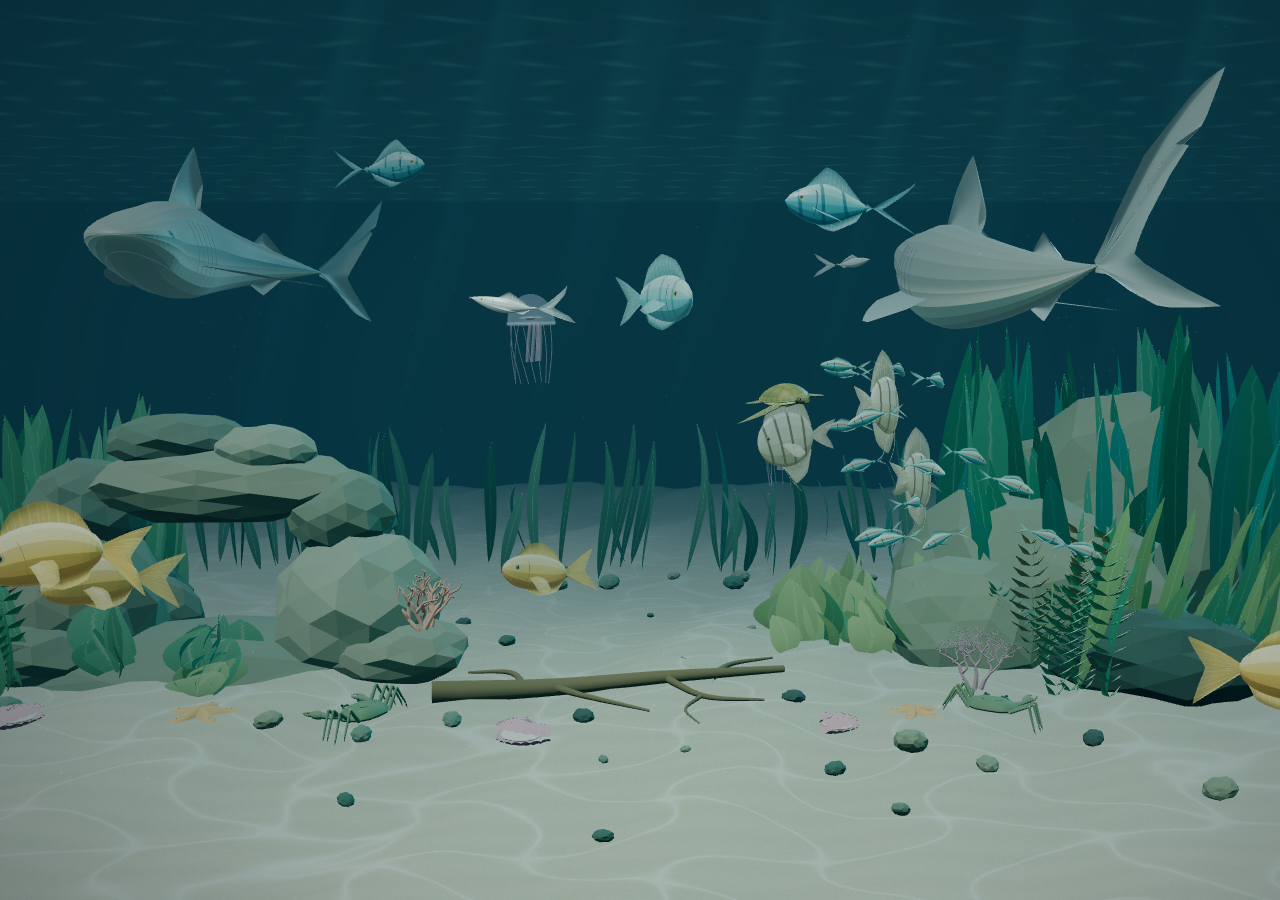
==== index.html @ a2e3407f "feat: 新增电光银梭与短促冲刺长静息行为" ====
<!DOCTYPE html>
<html lang="zh-CN">
<head>
<meta charset="UTF-8"><meta name="viewport" content="width=device-width,initial-scale=1">
<meta name="theme-color" content="#061b24"><title>澄境</title>
<link rel="stylesheet" href="style.css">
</head>
<body>
<main id="aquarium" aria-label="三维水族馆"></main>
<div class="vignette"></div>
<footer class="controls" aria-label="水族馆控制区域">
<nav class="toolbar" aria-label="水族馆控制">
<button id="pause" aria-label="暂停动画" aria-pressed="false"><svg viewBox="0 0 24 24"><path d="M8 5v14M16 5v14"/></svg></button>
<button id="theme" aria-label="切换光照氛围"><svg viewBox="0 0 24 24"><circle cx="12" cy="12" r="4"/><path d="M12 2v2M12 20v2M2 12h2M20 12h2M5 5l1.5 1.5M17.5 17.5 19 19M5 19l1.5-1.5M17.5 6.5 19 5"/></svg></button>
<button id="density" aria-label="切换鱼群数量"><svg viewBox="0 0 24 24"><path d="M4 9c4-5 10-5 14 0-4 5-10 5-14 0Zm14 0 4-3v6zM2 17c3-3 7-3 10 0-3 3-7 3-10 0Zm10 0 3-2v4z"/><path d="M7 9h.01"/></svg></button>
<button id="quality" aria-label="切换省电画质" aria-pressed="false"><svg viewBox="0 0 24 24"><path d="M19 4C8 3 3 9 6 16c7 3 13-2 13-12ZM4 21l10-11"/></svg></button>
<button id="field-guide" aria-label="打开生物图鉴" aria-haspopup="dialog" aria-expanded="false"><svg viewBox="0 0 24 24"><path d="M12 5c-3-2-6-2-9-1v15c3-1 6-1 9 1 3-2 6-2 9-1V4c-3-1-6-1-9 1ZM12 5v15M6 8h3M15 8h3"/></svg></button>
<button id="fullscreen" aria-label="全屏沉浸"><svg viewBox="0 0 24 24"><path d="M8 3H3v5M16 3h5v5M3 16v5h5M21 16v5h-5"/></svg></button>
</nav></footer>
<dialog id="catalog" aria-labelledby="catalog-title">
<section class="catalog-shell">
<header class="catalog-header"><div><span class="catalog-eyebrow">STILLWATER FIELD GUIDE</span><h1 id="catalog-title">水下居民图鉴</h1></div><button id="close-catalog" aria-label="关闭图鉴"><svg viewBox="0 0 24 24"><path d="m6 6 12 12M6 18 18 6"/></svg></button></header>
<div class="catalog-content"><section class="catalog-detail" aria-live="polite"><div class="catalog-preview" id="catalog-preview" aria-label="可拖动旋转的生物模型"><span class="preview-hint">拖动，看看它的另一面</span></div><div class="catalog-copy"><p class="catalog-family" id="species-family"></p><h2 id="species-name"></h2><p class="species-subtitle" id="species-subtitle"></p><p id="species-description"></p><div class="species-features" id="species-features"></div><dl class="species-attributes" id="species-attributes" aria-label="生物属性，五级相对等级"></dl><p class="species-habitat" id="species-habitat"></p><p class="species-diet" id="species-diet"></p><p class="species-behavior" id="species-behavior"></p></div></section><nav class="species-list" id="species-list" aria-label="选择图鉴生物"></nav></div>
<footer class="catalog-footer">澄境水下居民 · 共十三种<span id="species-count"></span></footer>
</section></dialog>
<div id="loading" role="status" aria-label="正在加载水族馆"><span class="loader-orbit"></span></div>
<script src="vendor/three.min.js"></script><script src="fish-species.js"></script><script src="fish-motion.js"></script><script src="crab-rig.js"></script><script src="turtle.js"></script><script src="reef-life.js"></script><script src="aquarium.js"></script>
</body></html>
---- style.css ----
:root{color-scheme:dark}*{box-sizing:border-box}body{margin:0;background:#061b24;overflow:hidden}#aquarium,canvas,.vignette{position:fixed;inset:0;width:100%;height:100%}canvas{display:block;touch-action:none}.vignette{pointer-events:none;background:radial-gradient(ellipse at 55% 44%,transparent 35%,#01141c30 75%,#000b165c 100%)}.controls{pointer-events:none;position:fixed;bottom:0;left:50%;transform:translateX(-50%);width:min(400px,100%);height:104px;display:flex;align-items:flex-end;justify-content:center;padding:0 18px 24px}.toolbar{display:flex;gap:4px;padding:7px;border:1px solid #a0c0bb25;border-radius:13px;background:#06232d8c;backdrop-filter:blur(18px);box-shadow:0 8px 32px #000d1325;opacity:0;transform:translateY(9px);transition:opacity .3s,transform .3s;pointer-events:none}.controls.hovering .toolbar,.controls:hover .toolbar,.controls:has(button:focus-visible) .toolbar,.controls.revealed .toolbar{opacity:1;transform:translateY(0);pointer-events:auto}.hidden-ui .controls{visibility:hidden}.toolbar button{border:0;background:transparent;width:43px;height:43px;display:grid;place-items:center;border-radius:8px;color:#b4cfcc;cursor:pointer;-webkit-tap-highlight-color:transparent;transition:background .2s,color .2s}.toolbar button:hover,.toolbar button[aria-pressed=true]{background:#a0c5b41c;color:#edf5dd}.toolbar button:focus-visible{outline:2px solid #cee6b5;outline-offset:2px}.toolbar svg{width:19px;height:19px;fill:none;stroke:currentColor;stroke-width:1.3;stroke-linecap:round;stroke-linejoin:round}#loading{position:fixed;inset:0;display:grid;place-items:center;background:#061b24;transition:opacity .8s;z-index:10}.loader-orbit{width:42px;height:42px;border:1px solid #92b5ad22;border-top-color:#b8d2b5;border-radius:50%;animation:orbit 2s linear infinite}#loading.failed .loader-orbit{border-color:#ba887477;animation:none}@keyframes orbit{to{transform:rotate(360deg)}}@media(hover:none){.controls:hover .toolbar{opacity:0;pointer-events:none}.controls.revealed .toolbar,.controls:has(button:focus-visible) .toolbar{opacity:1;pointer-events:auto}}@media(prefers-reduced-motion:reduce){.toolbar{transition:none}}
/* The field guide is an opt-in overlay; the aquarium stays free of permanent text. */
#catalog{width:min(960px,calc(100vw - 48px));max-height:calc(100dvh - 48px);padding:0;border:1px solid #90b8ad38;border-radius:20px;background:#09212bea;color:#deebe4;box-shadow:0 25px 120px #000b1880;font-family:"PingFang SC","Microsoft YaHei",sans-serif;overflow:auto}#catalog::backdrop{background:#010e19ad;backdrop-filter:blur(5px)}#catalog[open]{animation:guide-enter .25s ease-out}.catalog-header{position:sticky;top:0;z-index:3;background:#09212bf5;display:flex;align-items:center;justify-content:space-between;padding:27px 32px 23px;border-bottom:1px solid #96b7ad20}.catalog-eyebrow{font:9px Arial,sans-serif;letter-spacing:3px;color:#7fa8a4}.catalog-header h1{font-family:"Songti SC",serif;font-size:25px;font-weight:400;letter-spacing:4px;margin:10px 0 0}.catalog-header button{width:36px;height:36px;border:0;border-radius:50%;display:grid;place-items:center;cursor:pointer;color:#acc9c4;background:#c3e0c008}.catalog-header button:hover{background:#c3e0c018}.catalog-header svg{width:20px;height:20px;fill:none;stroke:currentColor;stroke-width:1.3}.catalog-content{display:grid;grid-template-columns:minmax(0,1fr) 270px}.catalog-detail{min-width:0}.catalog-preview{position:relative;height:270px;overflow:hidden;background:radial-gradient(ellipse at 50% 57%,#22545a55,transparent 68%);cursor:grab}.catalog-preview:active{cursor:grabbing}.catalog-preview canvas{position:absolute;inset:0;display:block;width:100%;height:100%;touch-action:none}.preview-hint{position:absolute;bottom:8px;left:0;right:0;text-align:center;font-size:10px;letter-spacing:2px;color:#779f9e;z-index:1;pointer-events:none}.catalog-copy{padding:14px 32px 25px}.catalog-family{font-size:10px;letter-spacing:3px;color:#8baea6;margin:0 0 9px}.catalog-copy h2{font:400 29px "Songti SC",serif;letter-spacing:4px;margin:0 0 10px}.species-subtitle{font-size:11px;letter-spacing:2px;color:#a6c2b6;margin:0 0 20px}#species-description{font-size:12px;line-height:2.1;letter-spacing:1px;color:#a2bcba;margin:0 0 18px}.species-features{display:flex;flex-wrap:wrap;gap:7px}.species-features span{border:1px solid #9abeac2a;padding:6px 10px;border-radius:20px;font-size:10px;letter-spacing:1px;color:#b9cdbd}.species-behavior{font-size:11px;line-height:1.9;color:#81a7a5;margin:19px 0 0}.species-list{padding:17px 14px;display:flex;flex-direction:column;gap:7px;border-left:1px solid #96b7ad20;background:#031c261a}.species-option{position:relative;display:flex;align-items:center;text-align:left;gap:10px;min-height:74px;padding:6px 9px;border:1px solid transparent;border-radius:11px;background:transparent;color:#b4c9c3;cursor:pointer;flex:1;font:inherit}.species-option:hover{background:#b1d2ba08}.species-option[aria-current=true]{background:#abc9af0c;border-color:#b4cda94d;color:#e1ead9}.species-option img{width:86px;height:51px;object-fit:contain;flex-shrink:0;pointer-events:none}.species-option strong{display:block;font-size:12px;letter-spacing:1px;font-weight:400}.species-option small{display:block;font-size:9px;letter-spacing:1px;color:#789f9b;margin-top:7px}.catalog-footer{display:flex;justify-content:space-between;gap:12px;border-top:1px solid #96b7ad20;padding:15px 32px;font-size:10px;letter-spacing:1px;color:#739995}.catalog-header button:focus-visible,.species-option:focus-visible{outline:2px solid #c5dbb4;outline-offset:2px}@keyframes guide-enter{from{opacity:0;transform:translateY(8px)}to{opacity:1;transform:translateY(0)}}@media(max-width:650px){#catalog{width:calc(100vw - 24px);max-height:calc(100dvh - 24px);border-radius:15px}.catalog-header{padding:19px 22px}.catalog-header h1{font-size:22px}.catalog-content{grid-template-columns:1fr}.catalog-preview{height:220px}.catalog-copy{padding:13px 22px 20px}.catalog-copy h2{font-size:26px}#species-description{font-size:11px;margin-bottom:14px}.species-list{display:grid;grid-template-columns:1fr 1fr;gap:5px;border-left:0;border-top:1px solid #96b7ad20;padding:10px}.species-option{min-height:65px;padding:6px 3px;gap:4px}.species-option img{width:64px;height:42px}.species-option strong{font-size:11px}.species-option small{font-size:8px}.catalog-footer{padding:13px 21px;flex-wrap:wrap;font-size:9px}.toolbar button{width:40px}}

.species-attributes{display:grid;grid-template-columns:repeat(5,minmax(0,1fr));gap:14px;margin:21px 0 0;padding:17px 0 2px;border-top:1px solid #96b7ad20}.species-attributes>div{min-width:0}.species-attributes dt{font-size:10px;letter-spacing:2px;color:#81a7a5;margin-bottom:8px}.species-attributes dd{margin:0;color:#cfddd0;font-size:12px}.attribute-meter{display:flex;gap:3px;margin-top:10px}.attribute-meter i{flex:1;max-width:16px;height:3px;border-radius:2px;background:#8cafa322}.attribute-meter .filled{background:#aac8ad}.species-attributes [data-attribute=danger] .filled{background:#d5b58f}@media(max-width:650px){.species-attributes{grid-template-columns:repeat(3,minmax(0,1fr));gap:18px 16px;padding-top:15px;margin-top:18px}.attribute-meter{margin-top:8px}}

.species-habitat,.species-diet{font-size:12px;line-height:1.7;color:#a6c4b8;margin:8px 0}
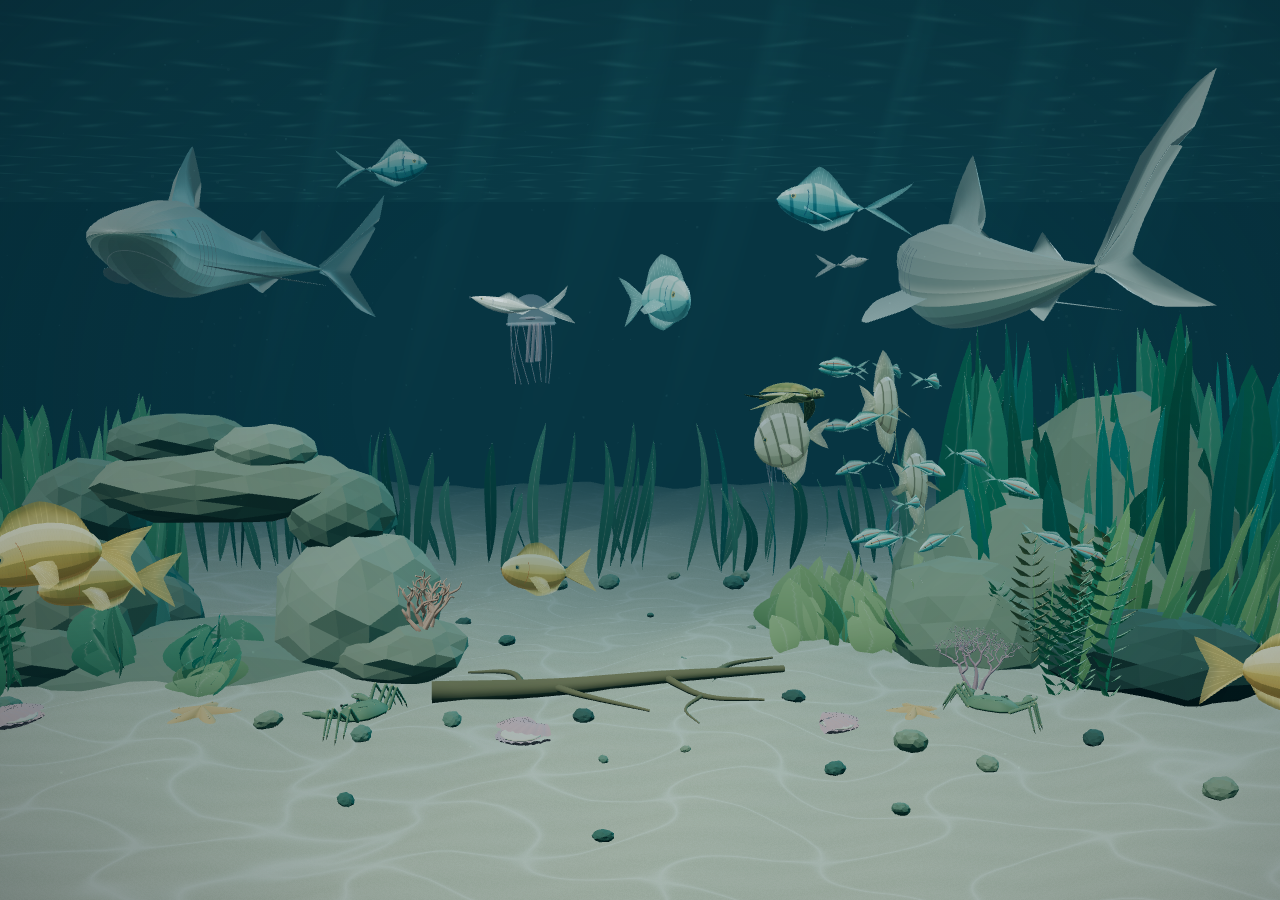
==== commit 9b8497b6: "feat: 更名澄境为未来水族馆 Co-Authored-By: Claude Code <noreply@anthropic.com>" ====
--- a/index.html
+++ b/index.html
@@ -2,7 +2,7 @@
 <html lang="zh-CN">
 <head>
 <meta charset="UTF-8"><meta name="viewport" content="width=device-width,initial-scale=1">
-<meta name="theme-color" content="#061b24"><title>澄境</title>
+<meta name="theme-color" content="#061b24"><title>未来水族馆</title>
 <link rel="stylesheet" href="style.css">
 </head>
 <body>
@@ -21,7 +21,7 @@
 <section class="catalog-shell">
 <header class="catalog-header"><div><span class="catalog-eyebrow">STILLWATER FIELD GUIDE</span><h1 id="catalog-title">水下居民图鉴</h1></div><button id="close-catalog" aria-label="关闭图鉴"><svg viewBox="0 0 24 24"><path d="m6 6 12 12M6 18 18 6"/></svg></button></header>
 <div class="catalog-content"><section class="catalog-detail" aria-live="polite"><div class="catalog-preview" id="catalog-preview" aria-label="可拖动旋转的生物模型"><span class="preview-hint">拖动，看看它的另一面</span></div><div class="catalog-copy"><p class="catalog-family" id="species-family"></p><h2 id="species-name"></h2><p class="species-subtitle" id="species-subtitle"></p><p id="species-description"></p><div class="species-features" id="species-features"></div><dl class="species-attributes" id="species-attributes" aria-label="生物属性，五级相对等级"></dl><p class="species-habitat" id="species-habitat"></p><p class="species-diet" id="species-diet"></p><p class="species-behavior" id="species-behavior"></p></div></section><nav class="species-list" id="species-list" aria-label="选择图鉴生物"></nav></div>
-<footer class="catalog-footer">澄境水下居民 · 共十三种<span id="species-count"></span></footer>
+<footer class="catalog-footer">未来水族馆水下居民 · 共十三种<span id="species-count"></span></footer>
 </section></dialog>
 <div id="loading" role="status" aria-label="正在加载水族馆"><span class="loader-orbit"></span></div>
 <script src="vendor/three.min.js"></script><script src="fish-species.js"></script><script src="fish-motion.js"></script><script src="crab-rig.js"></script><script src="turtle.js"></script><script src="reef-life.js"></script><script src="aquarium.js"></script>
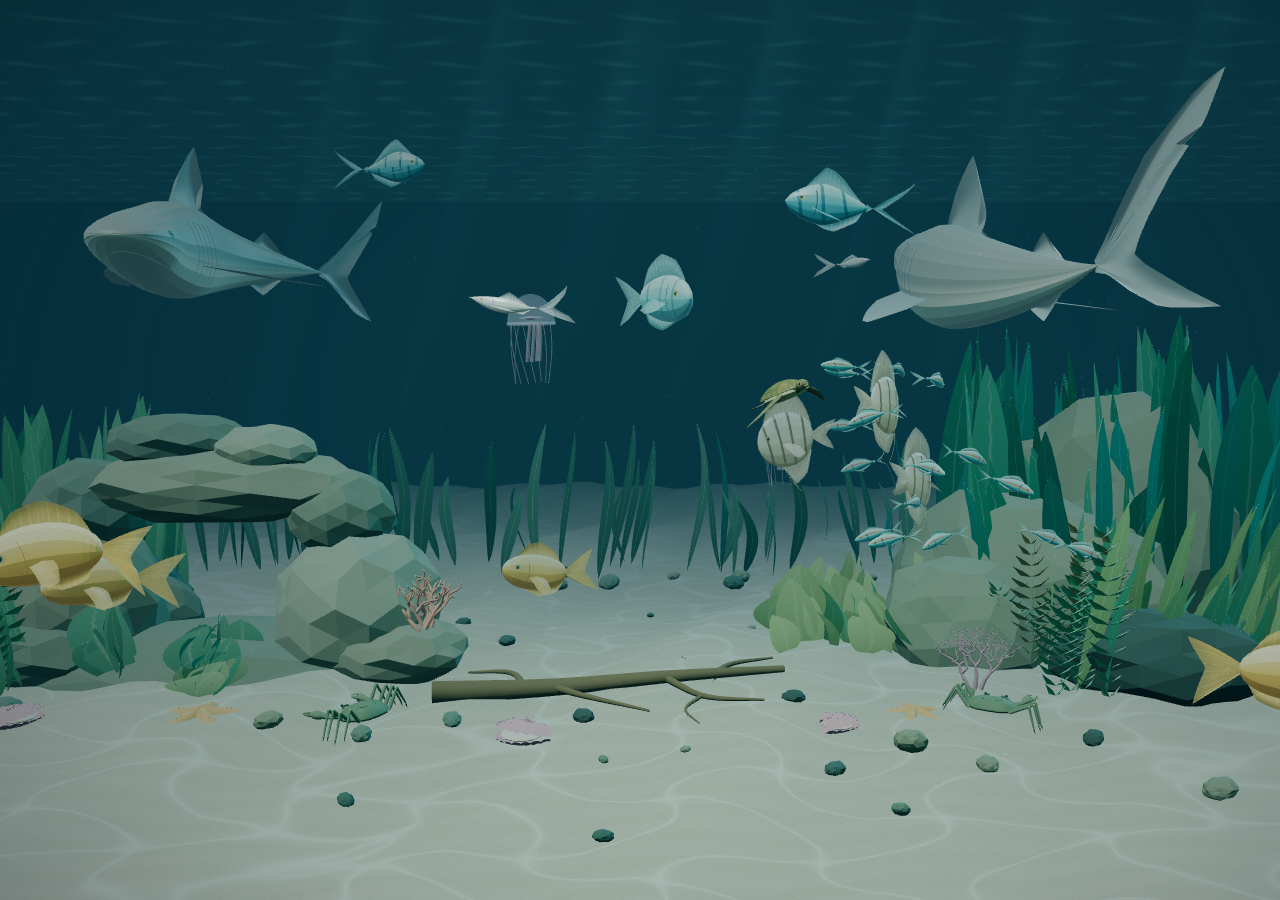
==== commit c4e691a7: "feat: 省电画质增加toast提示并移除鱼群数量按钮；图鉴左右两栏独立滚动 Co-Authored-By: Claude Code <noreply@anthropic.com>" ====
--- a/index.html
+++ b/index.html
@@ -12,11 +12,11 @@
 <nav class="toolbar" aria-label="水族馆控制">
 <button id="pause" aria-label="暂停动画" aria-pressed="false"><svg viewBox="0 0 24 24"><path d="M8 5v14M16 5v14"/></svg></button>
 <button id="theme" aria-label="切换光照氛围"><svg viewBox="0 0 24 24"><circle cx="12" cy="12" r="4"/><path d="M12 2v2M12 20v2M2 12h2M20 12h2M5 5l1.5 1.5M17.5 17.5 19 19M5 19l1.5-1.5M17.5 6.5 19 5"/></svg></button>
-<button id="density" aria-label="切换鱼群数量"><svg viewBox="0 0 24 24"><path d="M4 9c4-5 10-5 14 0-4 5-10 5-14 0Zm14 0 4-3v6zM2 17c3-3 7-3 10 0-3 3-7 3-10 0Zm10 0 3-2v4z"/><path d="M7 9h.01"/></svg></button>
 <button id="quality" aria-label="切换省电画质" aria-pressed="false"><svg viewBox="0 0 24 24"><path d="M19 4C8 3 3 9 6 16c7 3 13-2 13-12ZM4 21l10-11"/></svg></button>
 <button id="field-guide" aria-label="打开生物图鉴" aria-haspopup="dialog" aria-expanded="false"><svg viewBox="0 0 24 24"><path d="M12 5c-3-2-6-2-9-1v15c3-1 6-1 9 1 3-2 6-2 9-1V4c-3-1-6-1-9 1ZM12 5v15M6 8h3M15 8h3"/></svg></button>
 <button id="fullscreen" aria-label="全屏沉浸"><svg viewBox="0 0 24 24"><path d="M8 3H3v5M16 3h5v5M3 16v5h5M21 16v5h-5"/></svg></button>
 </nav></footer>
+<div id="toast" role="status" aria-live="polite"></div>
 <dialog id="catalog" aria-labelledby="catalog-title">
 <section class="catalog-shell">
 <header class="catalog-header"><div><span class="catalog-eyebrow">STILLWATER FIELD GUIDE</span><h1 id="catalog-title">水下居民图鉴</h1></div><button id="close-catalog" aria-label="关闭图鉴"><svg viewBox="0 0 24 24"><path d="m6 6 12 12M6 18 18 6"/></svg></button></header>
--- a/style.css
+++ b/style.css
@@ -1,7 +1,8 @@
 :root{color-scheme:dark}*{box-sizing:border-box}body{margin:0;background:#061b24;overflow:hidden}#aquarium,canvas,.vignette{position:fixed;inset:0;width:100%;height:100%}canvas{display:block;touch-action:none}.vignette{pointer-events:none;background:radial-gradient(ellipse at 55% 44%,transparent 35%,#01141c30 75%,#000b165c 100%)}.controls{pointer-events:none;position:fixed;bottom:0;left:50%;transform:translateX(-50%);width:min(400px,100%);height:104px;display:flex;align-items:flex-end;justify-content:center;padding:0 18px 24px}.toolbar{display:flex;gap:4px;padding:7px;border:1px solid #a0c0bb25;border-radius:13px;background:#06232d8c;backdrop-filter:blur(18px);box-shadow:0 8px 32px #000d1325;opacity:0;transform:translateY(9px);transition:opacity .3s,transform .3s;pointer-events:none}.controls.hovering .toolbar,.controls:hover .toolbar,.controls:has(button:focus-visible) .toolbar,.controls.revealed .toolbar{opacity:1;transform:translateY(0);pointer-events:auto}.hidden-ui .controls{visibility:hidden}.toolbar button{border:0;background:transparent;width:43px;height:43px;display:grid;place-items:center;border-radius:8px;color:#b4cfcc;cursor:pointer;-webkit-tap-highlight-color:transparent;transition:background .2s,color .2s}.toolbar button:hover,.toolbar button[aria-pressed=true]{background:#a0c5b41c;color:#edf5dd}.toolbar button:focus-visible{outline:2px solid #cee6b5;outline-offset:2px}.toolbar svg{width:19px;height:19px;fill:none;stroke:currentColor;stroke-width:1.3;stroke-linecap:round;stroke-linejoin:round}#loading{position:fixed;inset:0;display:grid;place-items:center;background:#061b24;transition:opacity .8s;z-index:10}.loader-orbit{width:42px;height:42px;border:1px solid #92b5ad22;border-top-color:#b8d2b5;border-radius:50%;animation:orbit 2s linear infinite}#loading.failed .loader-orbit{border-color:#ba887477;animation:none}@keyframes orbit{to{transform:rotate(360deg)}}@media(hover:none){.controls:hover .toolbar{opacity:0;pointer-events:none}.controls.revealed .toolbar,.controls:has(button:focus-visible) .toolbar{opacity:1;pointer-events:auto}}@media(prefers-reduced-motion:reduce){.toolbar{transition:none}}
 /* The field guide is an opt-in overlay; the aquarium stays free of permanent text. */
-#catalog{width:min(960px,calc(100vw - 48px));max-height:calc(100dvh - 48px);padding:0;border:1px solid #90b8ad38;border-radius:20px;background:#09212bea;color:#deebe4;box-shadow:0 25px 120px #000b1880;font-family:"PingFang SC","Microsoft YaHei",sans-serif;overflow:auto}#catalog::backdrop{background:#010e19ad;backdrop-filter:blur(5px)}#catalog[open]{animation:guide-enter .25s ease-out}.catalog-header{position:sticky;top:0;z-index:3;background:#09212bf5;display:flex;align-items:center;justify-content:space-between;padding:27px 32px 23px;border-bottom:1px solid #96b7ad20}.catalog-eyebrow{font:9px Arial,sans-serif;letter-spacing:3px;color:#7fa8a4}.catalog-header h1{font-family:"Songti SC",serif;font-size:25px;font-weight:400;letter-spacing:4px;margin:10px 0 0}.catalog-header button{width:36px;height:36px;border:0;border-radius:50%;display:grid;place-items:center;cursor:pointer;color:#acc9c4;background:#c3e0c008}.catalog-header button:hover{background:#c3e0c018}.catalog-header svg{width:20px;height:20px;fill:none;stroke:currentColor;stroke-width:1.3}.catalog-content{display:grid;grid-template-columns:minmax(0,1fr) 270px}.catalog-detail{min-width:0}.catalog-preview{position:relative;height:270px;overflow:hidden;background:radial-gradient(ellipse at 50% 57%,#22545a55,transparent 68%);cursor:grab}.catalog-preview:active{cursor:grabbing}.catalog-preview canvas{position:absolute;inset:0;display:block;width:100%;height:100%;touch-action:none}.preview-hint{position:absolute;bottom:8px;left:0;right:0;text-align:center;font-size:10px;letter-spacing:2px;color:#779f9e;z-index:1;pointer-events:none}.catalog-copy{padding:14px 32px 25px}.catalog-family{font-size:10px;letter-spacing:3px;color:#8baea6;margin:0 0 9px}.catalog-copy h2{font:400 29px "Songti SC",serif;letter-spacing:4px;margin:0 0 10px}.species-subtitle{font-size:11px;letter-spacing:2px;color:#a6c2b6;margin:0 0 20px}#species-description{font-size:12px;line-height:2.1;letter-spacing:1px;color:#a2bcba;margin:0 0 18px}.species-features{display:flex;flex-wrap:wrap;gap:7px}.species-features span{border:1px solid #9abeac2a;padding:6px 10px;border-radius:20px;font-size:10px;letter-spacing:1px;color:#b9cdbd}.species-behavior{font-size:11px;line-height:1.9;color:#81a7a5;margin:19px 0 0}.species-list{padding:17px 14px;display:flex;flex-direction:column;gap:7px;border-left:1px solid #96b7ad20;background:#031c261a}.species-option{position:relative;display:flex;align-items:center;text-align:left;gap:10px;min-height:74px;padding:6px 9px;border:1px solid transparent;border-radius:11px;background:transparent;color:#b4c9c3;cursor:pointer;flex:1;font:inherit}.species-option:hover{background:#b1d2ba08}.species-option[aria-current=true]{background:#abc9af0c;border-color:#b4cda94d;color:#e1ead9}.species-option img{width:86px;height:51px;object-fit:contain;flex-shrink:0;pointer-events:none}.species-option strong{display:block;font-size:12px;letter-spacing:1px;font-weight:400}.species-option small{display:block;font-size:9px;letter-spacing:1px;color:#789f9b;margin-top:7px}.catalog-footer{display:flex;justify-content:space-between;gap:12px;border-top:1px solid #96b7ad20;padding:15px 32px;font-size:10px;letter-spacing:1px;color:#739995}.catalog-header button:focus-visible,.species-option:focus-visible{outline:2px solid #c5dbb4;outline-offset:2px}@keyframes guide-enter{from{opacity:0;transform:translateY(8px)}to{opacity:1;transform:translateY(0)}}@media(max-width:650px){#catalog{width:calc(100vw - 24px);max-height:calc(100dvh - 24px);border-radius:15px}.catalog-header{padding:19px 22px}.catalog-header h1{font-size:22px}.catalog-content{grid-template-columns:1fr}.catalog-preview{height:220px}.catalog-copy{padding:13px 22px 20px}.catalog-copy h2{font-size:26px}#species-description{font-size:11px;margin-bottom:14px}.species-list{display:grid;grid-template-columns:1fr 1fr;gap:5px;border-left:0;border-top:1px solid #96b7ad20;padding:10px}.species-option{min-height:65px;padding:6px 3px;gap:4px}.species-option img{width:64px;height:42px}.species-option strong{font-size:11px}.species-option small{font-size:8px}.catalog-footer{padding:13px 21px;flex-wrap:wrap;font-size:9px}.toolbar button{width:40px}}
+#catalog{width:min(960px,calc(100vw - 48px));max-height:calc(100dvh - 48px);padding:0;border:1px solid #90b8ad38;border-radius:20px;background:#09212bea;color:#deebe4;box-shadow:0 25px 120px #000b1880;font-family:"PingFang SC","Microsoft YaHei",sans-serif;overflow:hidden;display:flex;flex-direction:column}#catalog:not([open]){display:none}#catalog::backdrop{background:#010e19ad;backdrop-filter:blur(5px)}#catalog[open]{animation:guide-enter .25s ease-out}.catalog-header{position:sticky;top:0;z-index:3;background:#09212bf5;display:flex;align-items:center;justify-content:space-between;padding:27px 32px 23px;border-bottom:1px solid #96b7ad20}.catalog-eyebrow{font:9px Arial,sans-serif;letter-spacing:3px;color:#7fa8a4}.catalog-header h1{font-family:"Songti SC",serif;font-size:25px;font-weight:400;letter-spacing:4px;margin:10px 0 0}.catalog-header button{width:36px;height:36px;border:0;border-radius:50%;display:grid;place-items:center;cursor:pointer;color:#acc9c4;background:#c3e0c008}.catalog-header button:hover{background:#c3e0c018}.catalog-header svg{width:20px;height:20px;fill:none;stroke:currentColor;stroke-width:1.3}.catalog-shell{display:flex;flex-direction:column;flex:1;min-height:0}.catalog-header,.catalog-footer{flex-shrink:0}.catalog-content{display:grid;grid-template-columns:minmax(0,1fr) 270px;grid-template-rows:minmax(0,1fr);flex:1;min-height:0}.catalog-detail{min-width:0;overflow-y:auto;min-height:0}.catalog-preview{position:relative;height:270px;overflow:hidden;background:radial-gradient(ellipse at 50% 57%,#22545a55,transparent 68%);cursor:grab}.catalog-preview:active{cursor:grabbing}.catalog-preview canvas{position:absolute;inset:0;display:block;width:100%;height:100%;touch-action:none}.preview-hint{position:absolute;bottom:8px;left:0;right:0;text-align:center;font-size:10px;letter-spacing:2px;color:#779f9e;z-index:1;pointer-events:none}.catalog-copy{padding:14px 32px 25px}.catalog-family{font-size:10px;letter-spacing:3px;color:#8baea6;margin:0 0 9px}.catalog-copy h2{font:400 29px "Songti SC",serif;letter-spacing:4px;margin:0 0 10px}.species-subtitle{font-size:11px;letter-spacing:2px;color:#a6c2b6;margin:0 0 20px}#species-description{font-size:12px;line-height:2.1;letter-spacing:1px;color:#a2bcba;margin:0 0 18px}.species-features{display:flex;flex-wrap:wrap;gap:7px}.species-features span{border:1px solid #9abeac2a;padding:6px 10px;border-radius:20px;font-size:10px;letter-spacing:1px;color:#b9cdbd}.species-behavior{font-size:11px;line-height:1.9;color:#81a7a5;margin:19px 0 0}.species-list{padding:17px 14px;display:flex;flex-direction:column;gap:7px;border-left:1px solid #96b7ad20;background:#031c261a;overflow-y:auto;min-height:0}.species-option{position:relative;display:flex;align-items:center;text-align:left;gap:10px;min-height:74px;padding:6px 9px;border:1px solid transparent;border-radius:11px;background:transparent;color:#b4c9c3;cursor:pointer;flex:1;font:inherit}.species-option:hover{background:#b1d2ba08}.species-option[aria-current=true]{background:#abc9af0c;border-color:#b4cda94d;color:#e1ead9}.species-option img{width:86px;height:51px;object-fit:contain;flex-shrink:0;pointer-events:none}.species-option strong{display:block;font-size:12px;letter-spacing:1px;font-weight:400}.species-option small{display:block;font-size:9px;letter-spacing:1px;color:#789f9b;margin-top:7px}.catalog-footer{display:flex;justify-content:space-between;gap:12px;border-top:1px solid #96b7ad20;padding:15px 32px;font-size:10px;letter-spacing:1px;color:#739995}.catalog-header button:focus-visible,.species-option:focus-visible{outline:2px solid #c5dbb4;outline-offset:2px}@keyframes guide-enter{from{opacity:0;transform:translateY(8px)}to{opacity:1;transform:translateY(0)}}@media(max-width:650px){#catalog{width:calc(100vw - 24px);max-height:calc(100dvh - 24px);border-radius:15px;overflow:auto}.catalog-detail,.species-list{overflow:visible;min-height:0}.catalog-header{padding:19px 22px}.catalog-header h1{font-size:22px}.catalog-content{grid-template-columns:1fr}.catalog-preview{height:220px}.catalog-copy{padding:13px 22px 20px}.catalog-copy h2{font-size:26px}#species-description{font-size:11px;margin-bottom:14px}.species-list{display:grid;grid-template-columns:1fr 1fr;gap:5px;border-left:0;border-top:1px solid #96b7ad20;padding:10px}.species-option{min-height:65px;padding:6px 3px;gap:4px}.species-option img{width:64px;height:42px}.species-option strong{font-size:11px}.species-option small{font-size:8px}.catalog-footer{padding:13px 21px;flex-wrap:wrap;font-size:9px}.toolbar button{width:40px}}
 
 .species-attributes{display:grid;grid-template-columns:repeat(5,minmax(0,1fr));gap:14px;margin:21px 0 0;padding:17px 0 2px;border-top:1px solid #96b7ad20}.species-attributes>div{min-width:0}.species-attributes dt{font-size:10px;letter-spacing:2px;color:#81a7a5;margin-bottom:8px}.species-attributes dd{margin:0;color:#cfddd0;font-size:12px}.attribute-meter{display:flex;gap:3px;margin-top:10px}.attribute-meter i{flex:1;max-width:16px;height:3px;border-radius:2px;background:#8cafa322}.attribute-meter .filled{background:#aac8ad}.species-attributes [data-attribute=danger] .filled{background:#d5b58f}@media(max-width:650px){.species-attributes{grid-template-columns:repeat(3,minmax(0,1fr));gap:18px 16px;padding-top:15px;margin-top:18px}.attribute-meter{margin-top:8px}}
 
 .species-habitat,.species-diet{font-size:12px;line-height:1.7;color:#a6c4b8;margin:8px 0}
+#toast{position:fixed;top:26px;left:50%;transform:translate(-50%,-8px);padding:9px 20px;border:1px solid #a0c0bb25;border-radius:20px;background:#06232dd9;backdrop-filter:blur(14px);color:#d7e8df;font-size:12px;letter-spacing:2px;opacity:0;pointer-events:none;transition:opacity .25s,transform .25s;z-index:20}#toast.show{opacity:1;transform:translate(-50%,0)}
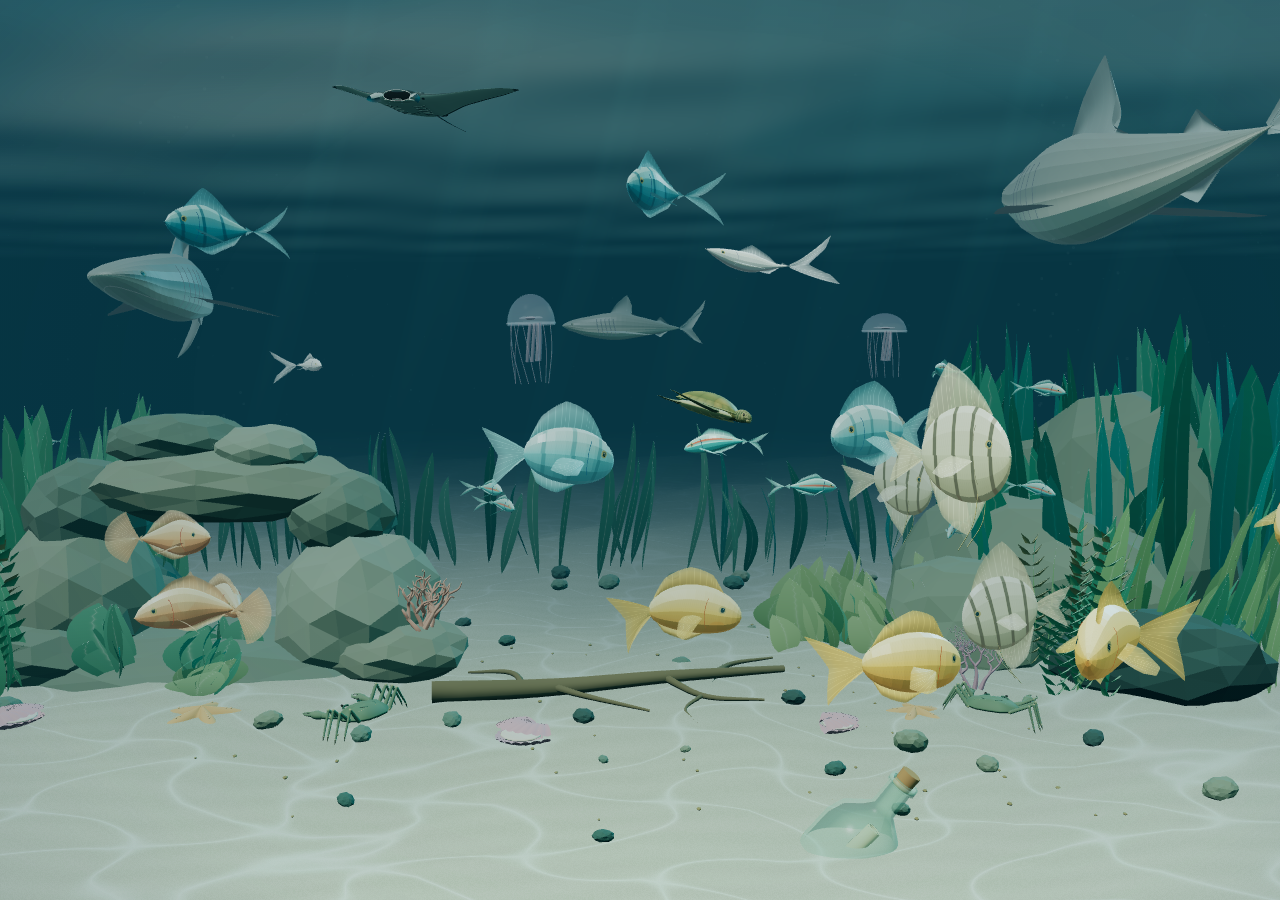
==== commit a5383c81: "feat: 支持蝠鲼建模与近水面巡游" ====
--- a/index.html
+++ b/index.html
@@ -21,8 +21,8 @@
 <section class="catalog-shell">
 <header class="catalog-header"><div><span class="catalog-eyebrow">STILLWATER FIELD GUIDE</span><h1 id="catalog-title">水下居民图鉴</h1></div><button id="close-catalog" aria-label="关闭图鉴"><svg viewBox="0 0 24 24"><path d="m6 6 12 12M6 18 18 6"/></svg></button></header>
 <div class="catalog-content"><section class="catalog-detail" aria-live="polite"><div class="catalog-preview" id="catalog-preview" aria-label="可拖动旋转的生物模型"><span class="preview-hint">拖动，看看它的另一面</span></div><div class="catalog-copy"><p class="catalog-family" id="species-family"></p><h2 id="species-name"></h2><p class="species-subtitle" id="species-subtitle"></p><p id="species-description"></p><div class="species-features" id="species-features"></div><dl class="species-attributes" id="species-attributes" aria-label="生物属性，五级相对等级"></dl><p class="species-habitat" id="species-habitat"></p><p class="species-diet" id="species-diet"></p><p class="species-behavior" id="species-behavior"></p></div></section><nav class="species-list" id="species-list" aria-label="选择图鉴生物"></nav></div>
-<footer class="catalog-footer">未来水族馆水下居民 · 共十三种<span id="species-count"></span></footer>
+<footer class="catalog-footer">未来水族馆水下居民 · 共十四种<span id="species-count"></span></footer>
 </section></dialog>
 <div id="loading" role="status" aria-label="正在加载水族馆"><span class="loader-orbit"></span></div>
-<script src="vendor/three.min.js"></script><script src="fish-species.js"></script><script src="fish-motion.js"></script><script src="crab-rig.js"></script><script src="turtle.js"></script><script src="reef-life.js"></script><script src="aquarium.js"></script>
+<script src="vendor/three.min.js"></script><script src="fish-species.js"></script><script src="fish-motion.js"></script><script src="crab-rig.js"></script><script src="turtle.js"></script><script src="manta.js"></script><script src="reef-life.js"></script><script src="aquarium.js"></script>
 </body></html>
--- a/style.css
+++ b/style.css
@@ -1,4 +1,4 @@
-:root{color-scheme:dark}*{box-sizing:border-box}body{margin:0;background:#061b24;overflow:hidden}#aquarium,canvas,.vignette{position:fixed;inset:0;width:100%;height:100%}canvas{display:block;touch-action:none}.vignette{pointer-events:none;background:radial-gradient(ellipse at 55% 44%,transparent 35%,#01141c30 75%,#000b165c 100%)}.controls{pointer-events:none;position:fixed;bottom:0;left:50%;transform:translateX(-50%);width:min(400px,100%);height:104px;display:flex;align-items:flex-end;justify-content:center;padding:0 18px 24px}.toolbar{display:flex;gap:4px;padding:7px;border:1px solid #a0c0bb25;border-radius:13px;background:#06232d8c;backdrop-filter:blur(18px);box-shadow:0 8px 32px #000d1325;opacity:0;transform:translateY(9px);transition:opacity .3s,transform .3s;pointer-events:none}.controls.hovering .toolbar,.controls:hover .toolbar,.controls:has(button:focus-visible) .toolbar,.controls.revealed .toolbar{opacity:1;transform:translateY(0);pointer-events:auto}.hidden-ui .controls{visibility:hidden}.toolbar button{border:0;background:transparent;width:43px;height:43px;display:grid;place-items:center;border-radius:8px;color:#b4cfcc;cursor:pointer;-webkit-tap-highlight-color:transparent;transition:background .2s,color .2s}.toolbar button:hover,.toolbar button[aria-pressed=true]{background:#a0c5b41c;color:#edf5dd}.toolbar button:focus-visible{outline:2px solid #cee6b5;outline-offset:2px}.toolbar svg{width:19px;height:19px;fill:none;stroke:currentColor;stroke-width:1.3;stroke-linecap:round;stroke-linejoin:round}#loading{position:fixed;inset:0;display:grid;place-items:center;background:#061b24;transition:opacity .8s;z-index:10}.loader-orbit{width:42px;height:42px;border:1px solid #92b5ad22;border-top-color:#b8d2b5;border-radius:50%;animation:orbit 2s linear infinite}#loading.failed .loader-orbit{border-color:#ba887477;animation:none}@keyframes orbit{to{transform:rotate(360deg)}}@media(hover:none){.controls:hover .toolbar{opacity:0;pointer-events:none}.controls.revealed .toolbar,.controls:has(button:focus-visible) .toolbar{opacity:1;pointer-events:auto}}@media(prefers-reduced-motion:reduce){.toolbar{transition:none}}
+:root{color-scheme:dark}*{box-sizing:border-box}body{margin:0;background:#061b24;overflow:hidden}#aquarium,canvas,.vignette{position:fixed;inset:0;width:100%;height:100%}canvas{display:block;touch-action:none}.vignette{pointer-events:none;background:radial-gradient(ellipse at 55% 44%,transparent 50%,#0735620c 80%,#06274624 100%)}.controls{pointer-events:none;position:fixed;bottom:0;left:50%;transform:translateX(-50%);width:min(400px,100%);height:104px;display:flex;align-items:flex-end;justify-content:center;padding:0 18px 24px}.toolbar{display:flex;gap:4px;padding:7px;border:1px solid #a0c0bb25;border-radius:13px;background:#06232d8c;backdrop-filter:blur(18px);box-shadow:0 8px 32px #000d1325;opacity:0;transform:translateY(9px);transition:opacity .3s,transform .3s;pointer-events:none}.controls.hovering .toolbar,.controls:hover .toolbar,.controls:has(button:focus-visible) .toolbar,.controls.revealed .toolbar{opacity:1;transform:translateY(0);pointer-events:auto}.hidden-ui .controls{visibility:hidden}.toolbar button{border:0;background:transparent;width:43px;height:43px;display:grid;place-items:center;border-radius:8px;color:#b4cfcc;cursor:pointer;-webkit-tap-highlight-color:transparent;transition:background .2s,color .2s}.toolbar button:hover,.toolbar button[aria-pressed=true]{background:#a0c5b41c;color:#edf5dd}.toolbar button:focus-visible{outline:2px solid #cee6b5;outline-offset:2px}.toolbar svg{width:19px;height:19px;fill:none;stroke:currentColor;stroke-width:1.3;stroke-linecap:round;stroke-linejoin:round}#loading{position:fixed;inset:0;display:grid;place-items:center;background:#061b24;transition:opacity .8s;z-index:10}.loader-orbit{width:42px;height:42px;border:1px solid #92b5ad22;border-top-color:#b8d2b5;border-radius:50%;animation:orbit 2s linear infinite}#loading.failed .loader-orbit{border-color:#ba887477;animation:none}@keyframes orbit{to{transform:rotate(360deg)}}@media(hover:none){.controls:hover .toolbar{opacity:0;pointer-events:none}.controls.revealed .toolbar,.controls:has(button:focus-visible) .toolbar{opacity:1;pointer-events:auto}}@media(prefers-reduced-motion:reduce){.toolbar{transition:none}}
 /* The field guide is an opt-in overlay; the aquarium stays free of permanent text. */
 #catalog{width:min(960px,calc(100vw - 48px));max-height:calc(100dvh - 48px);padding:0;border:1px solid #90b8ad38;border-radius:20px;background:#09212bea;color:#deebe4;box-shadow:0 25px 120px #000b1880;font-family:"PingFang SC","Microsoft YaHei",sans-serif;overflow:hidden;display:flex;flex-direction:column}#catalog:not([open]){display:none}#catalog::backdrop{background:#010e19ad;backdrop-filter:blur(5px)}#catalog[open]{animation:guide-enter .25s ease-out}.catalog-header{position:sticky;top:0;z-index:3;background:#09212bf5;display:flex;align-items:center;justify-content:space-between;padding:27px 32px 23px;border-bottom:1px solid #96b7ad20}.catalog-eyebrow{font:9px Arial,sans-serif;letter-spacing:3px;color:#7fa8a4}.catalog-header h1{font-family:"Songti SC",serif;font-size:25px;font-weight:400;letter-spacing:4px;margin:10px 0 0}.catalog-header button{width:36px;height:36px;border:0;border-radius:50%;display:grid;place-items:center;cursor:pointer;color:#acc9c4;background:#c3e0c008}.catalog-header button:hover{background:#c3e0c018}.catalog-header svg{width:20px;height:20px;fill:none;stroke:currentColor;stroke-width:1.3}.catalog-shell{display:flex;flex-direction:column;flex:1;min-height:0}.catalog-header,.catalog-footer{flex-shrink:0}.catalog-content{display:grid;grid-template-columns:minmax(0,1fr) 270px;grid-template-rows:minmax(0,1fr);flex:1;min-height:0}.catalog-detail{min-width:0;overflow-y:auto;min-height:0}.catalog-preview{position:relative;height:270px;overflow:hidden;background:radial-gradient(ellipse at 50% 57%,#22545a55,transparent 68%);cursor:grab}.catalog-preview:active{cursor:grabbing}.catalog-preview canvas{position:absolute;inset:0;display:block;width:100%;height:100%;touch-action:none}.preview-hint{position:absolute;bottom:8px;left:0;right:0;text-align:center;font-size:10px;letter-spacing:2px;color:#779f9e;z-index:1;pointer-events:none}.catalog-copy{padding:14px 32px 25px}.catalog-family{font-size:10px;letter-spacing:3px;color:#8baea6;margin:0 0 9px}.catalog-copy h2{font:400 29px "Songti SC",serif;letter-spacing:4px;margin:0 0 10px}.species-subtitle{font-size:11px;letter-spacing:2px;color:#a6c2b6;margin:0 0 20px}#species-description{font-size:12px;line-height:2.1;letter-spacing:1px;color:#a2bcba;margin:0 0 18px}.species-features{display:flex;flex-wrap:wrap;gap:7px}.species-features span{border:1px solid #9abeac2a;padding:6px 10px;border-radius:20px;font-size:10px;letter-spacing:1px;color:#b9cdbd}.species-behavior{font-size:11px;line-height:1.9;color:#81a7a5;margin:19px 0 0}.species-list{padding:17px 14px;display:flex;flex-direction:column;gap:7px;border-left:1px solid #96b7ad20;background:#031c261a;overflow-y:auto;min-height:0}.species-option{position:relative;display:flex;align-items:center;text-align:left;gap:10px;min-height:74px;padding:6px 9px;border:1px solid transparent;border-radius:11px;background:transparent;color:#b4c9c3;cursor:pointer;flex:1;font:inherit}.species-option:hover{background:#b1d2ba08}.species-option[aria-current=true]{background:#abc9af0c;border-color:#b4cda94d;color:#e1ead9}.species-option img{width:86px;height:51px;object-fit:contain;flex-shrink:0;pointer-events:none}.species-option strong{display:block;font-size:12px;letter-spacing:1px;font-weight:400}.species-option small{display:block;font-size:9px;letter-spacing:1px;color:#789f9b;margin-top:7px}.catalog-footer{display:flex;justify-content:space-between;gap:12px;border-top:1px solid #96b7ad20;padding:15px 32px;font-size:10px;letter-spacing:1px;color:#739995}.catalog-header button:focus-visible,.species-option:focus-visible{outline:2px solid #c5dbb4;outline-offset:2px}@keyframes guide-enter{from{opacity:0;transform:translateY(8px)}to{opacity:1;transform:translateY(0)}}@media(max-width:650px){#catalog{width:calc(100vw - 24px);max-height:calc(100dvh - 24px);border-radius:15px;overflow:auto}.catalog-detail,.species-list{overflow:visible;min-height:0}.catalog-header{padding:19px 22px}.catalog-header h1{font-size:22px}.catalog-content{grid-template-columns:1fr}.catalog-preview{height:220px}.catalog-copy{padding:13px 22px 20px}.catalog-copy h2{font-size:26px}#species-description{font-size:11px;margin-bottom:14px}.species-list{display:grid;grid-template-columns:1fr 1fr;gap:5px;border-left:0;border-top:1px solid #96b7ad20;padding:10px}.species-option{min-height:65px;padding:6px 3px;gap:4px}.species-option img{width:64px;height:42px}.species-option strong{font-size:11px}.species-option small{font-size:8px}.catalog-footer{padding:13px 21px;flex-wrap:wrap;font-size:9px}.toolbar button{width:40px}}
 
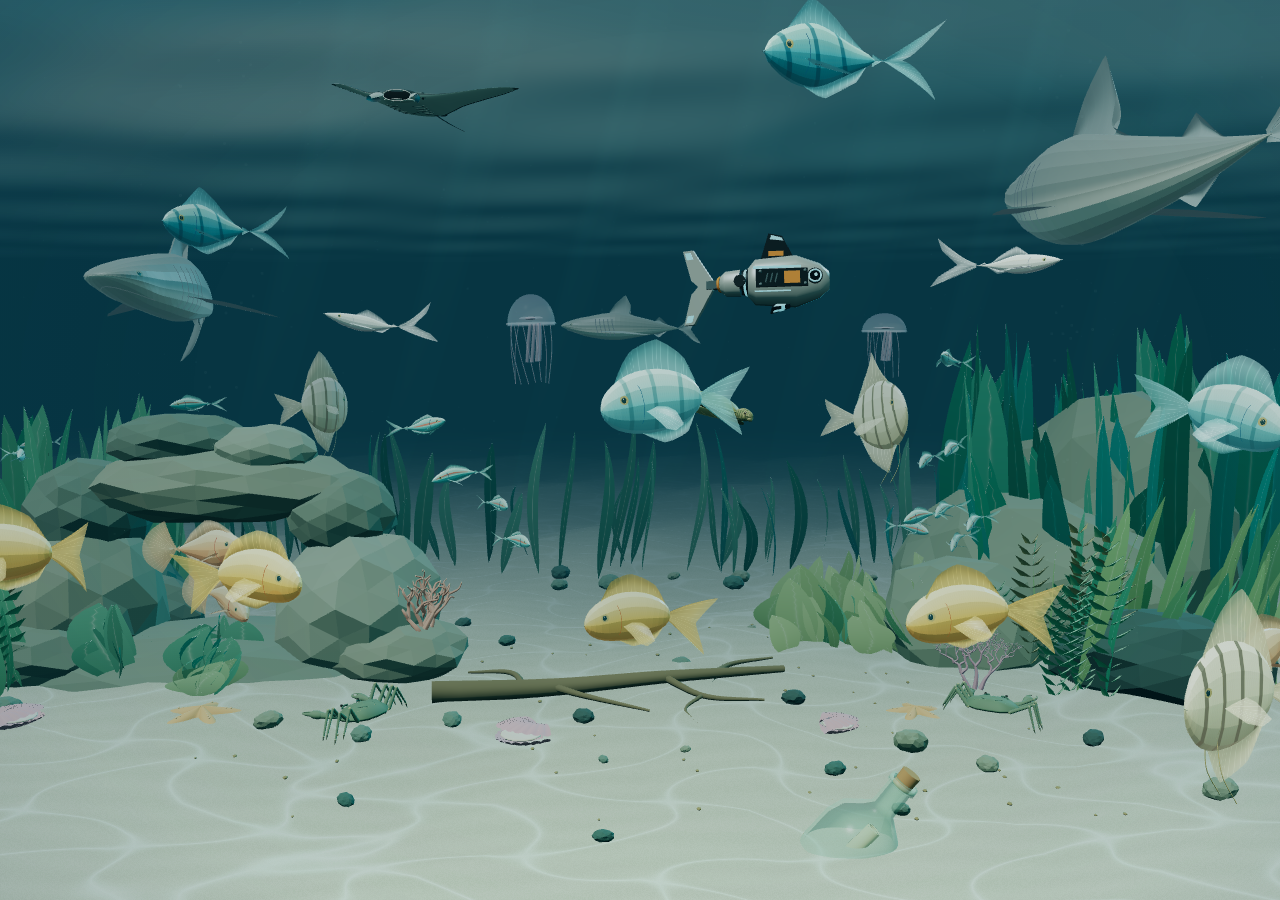
==== commit 086e67d5: "feat: 支持机械仿生鱼巡航与图鉴展示" ====
--- a/index.html
+++ b/index.html
@@ -21,8 +21,8 @@
 <section class="catalog-shell">
 <header class="catalog-header"><div><span class="catalog-eyebrow">STILLWATER FIELD GUIDE</span><h1 id="catalog-title">水下居民图鉴</h1></div><button id="close-catalog" aria-label="关闭图鉴"><svg viewBox="0 0 24 24"><path d="m6 6 12 12M6 18 18 6"/></svg></button></header>
 <div class="catalog-content"><section class="catalog-detail" aria-live="polite"><div class="catalog-preview" id="catalog-preview" aria-label="可拖动旋转的生物模型"><span class="preview-hint">拖动，看看它的另一面</span></div><div class="catalog-copy"><p class="catalog-family" id="species-family"></p><h2 id="species-name"></h2><p class="species-subtitle" id="species-subtitle"></p><p id="species-description"></p><div class="species-features" id="species-features"></div><dl class="species-attributes" id="species-attributes" aria-label="生物属性，五级相对等级"></dl><p class="species-habitat" id="species-habitat"></p><p class="species-diet" id="species-diet"></p><p class="species-behavior" id="species-behavior"></p></div></section><nav class="species-list" id="species-list" aria-label="选择图鉴生物"></nav></div>
-<footer class="catalog-footer">未来水族馆水下居民 · 共十四种<span id="species-count"></span></footer>
+<footer class="catalog-footer">未来水族馆水下居民 · 共十五种<span id="species-count"></span></footer>
 </section></dialog>
 <div id="loading" role="status" aria-label="正在加载水族馆"><span class="loader-orbit"></span></div>
-<script src="vendor/three.min.js"></script><script src="fish-species.js"></script><script src="fish-motion.js"></script><script src="crab-rig.js"></script><script src="turtle.js"></script><script src="manta.js"></script><script src="reef-life.js"></script><script src="aquarium.js"></script>
+<script src="vendor/three.min.js"></script><script src="fish-species.js"></script><script src="fish-motion.js"></script><script src="crab-rig.js"></script><script src="turtle.js"></script><script src="manta.js"></script><script src="robot-fish.js"></script><script src="reef-life.js"></script><script src="aquarium.js"></script>
 </body></html>
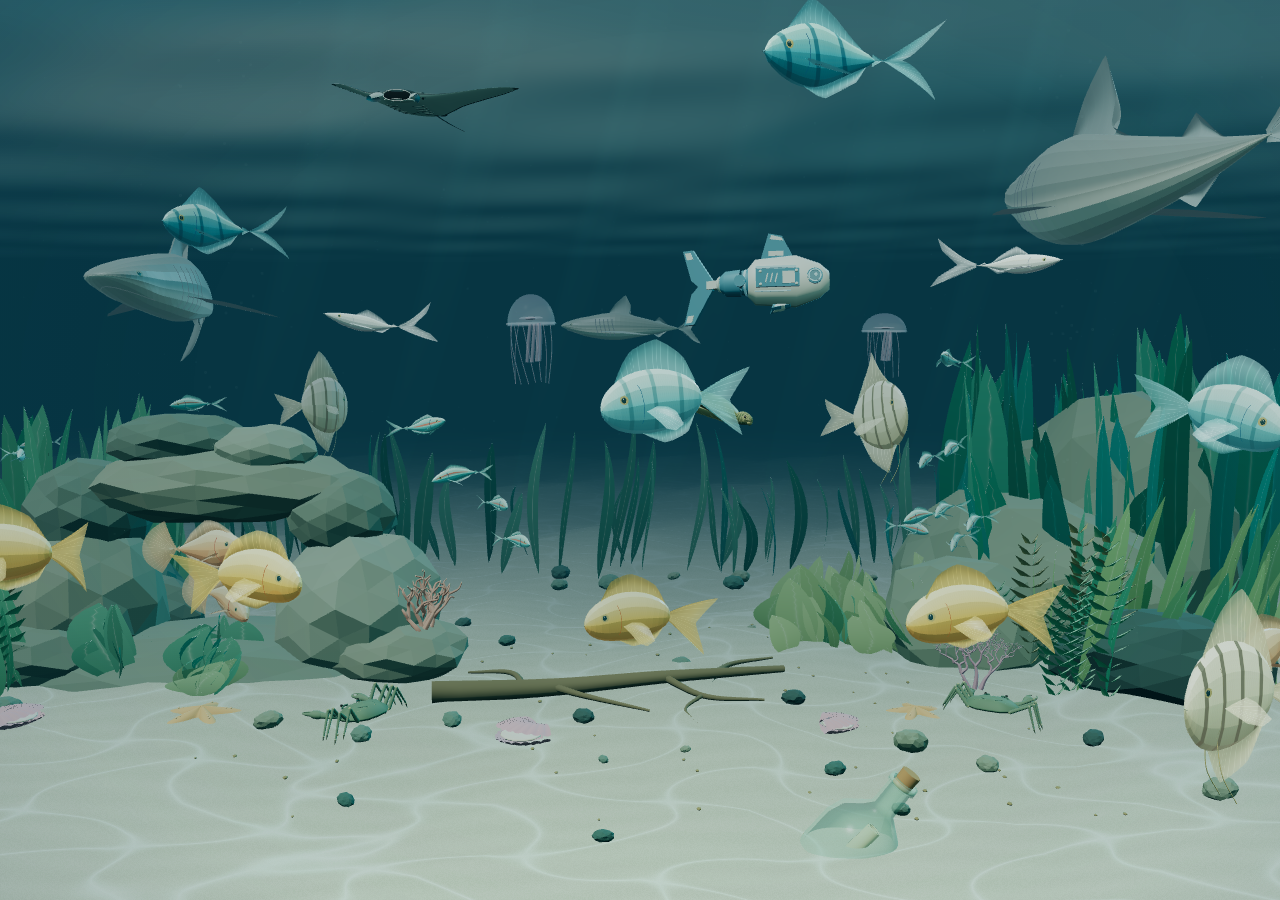
==== commit dcfe4109: "feat: 支持帧率显示并修复鱼群追食" ====
--- a/index.html
+++ b/index.html
@@ -14,9 +14,15 @@
 <button id="theme" aria-label="切换光照氛围"><svg viewBox="0 0 24 24"><circle cx="12" cy="12" r="4"/><path d="M12 2v2M12 20v2M2 12h2M20 12h2M5 5l1.5 1.5M17.5 17.5 19 19M5 19l1.5-1.5M17.5 6.5 19 5"/></svg></button>
 <button id="quality" aria-label="切换省电画质" aria-pressed="false"><svg viewBox="0 0 24 24"><path d="M19 4C8 3 3 9 6 16c7 3 13-2 13-12ZM4 21l10-11"/></svg></button>
 <button id="field-guide" aria-label="打开生物图鉴" aria-haspopup="dialog" aria-expanded="false"><svg viewBox="0 0 24 24"><path d="M12 5c-3-2-6-2-9-1v15c3-1 6-1 9 1 3-2 6-2 9-1V4c-3-1-6-1-9 1ZM12 5v15M6 8h3M15 8h3"/></svg></button>
+<button id="developer-tools" aria-label="打开开发者工具" aria-haspopup="dialog" aria-expanded="false"><svg viewBox="0 0 24 24"><path d="m8 7-5 5 5 5M16 7l5 5-5 5M14 4l-4 16"/></svg></button>
 <button id="fullscreen" aria-label="全屏沉浸"><svg viewBox="0 0 24 24"><path d="M8 3H3v5M16 3h5v5M3 16v5h5M21 16v5h-5"/></svg></button>
 </nav></footer>
 <div id="toast" role="status" aria-live="polite"></div>
+<div id="fps-display" aria-label="当前帧率" hidden>-- FPS</div>
+<dialog id="developer-panel" aria-labelledby="developer-title">
+<header class="developer-header"><h2 id="developer-title">开发者工具</h2><button id="close-developer" aria-label="关闭开发者工具">×</button></header>
+<label class="developer-setting" for="show-fps"><span>显示帧率<small>在左上角显示 FPS，自动记住设置</small></span><input id="show-fps" type="checkbox" role="switch"></label>
+</dialog>
 <dialog id="catalog" aria-labelledby="catalog-title">
 <section class="catalog-shell">
 <header class="catalog-header"><div><span class="catalog-eyebrow">STILLWATER FIELD GUIDE</span><h1 id="catalog-title">水下居民图鉴</h1></div><button id="close-catalog" aria-label="关闭图鉴"><svg viewBox="0 0 24 24"><path d="m6 6 12 12M6 18 18 6"/></svg></button></header>
--- a/style.css
+++ b/style.css
@@ -6,3 +6,8 @@
 
 .species-habitat,.species-diet{font-size:12px;line-height:1.7;color:#a6c4b8;margin:8px 0}
 #toast{position:fixed;top:26px;left:50%;transform:translate(-50%,-8px);padding:9px 20px;border:1px solid #a0c0bb25;border-radius:20px;background:#06232dd9;backdrop-filter:blur(14px);color:#d7e8df;font-size:12px;letter-spacing:2px;opacity:0;pointer-events:none;transition:opacity .25s,transform .25s;z-index:20}#toast.show{opacity:1;transform:translate(-50%,0)}
+
+/* Opt-in developer controls follow the aquarium's quiet glass palette. */
+#fps-display{position:fixed;top:18px;left:18px;z-index:5;padding:7px 10px;border:1px solid #a0c0bb25;border-radius:8px;background:#06232db3;color:#c2d9d2;font:12px/1.4 ui-monospace,SFMono-Regular,Consolas,monospace;font-variant-numeric:tabular-nums;backdrop-filter:blur(12px);pointer-events:none}
+#developer-panel{position:fixed;inset:auto 0 96px;margin:0 auto;width:min(340px,calc(100vw - 32px));padding:22px;border:1px solid #90b8ad38;border-radius:16px;background:#09212bf5;color:#deebe4;box-shadow:0 16px 60px #000b1840;font-family:"PingFang SC","Microsoft YaHei",sans-serif}
+#developer-panel::backdrop{background:#010e1933}.developer-header{display:flex;align-items:center;justify-content:space-between;gap:20px;margin-bottom:22px}.developer-header h2{margin:0;font-size:16px;font-weight:500;letter-spacing:2px}.developer-header button{width:30px;height:30px;border:0;border-radius:50%;background:#c3e0c008;color:#acc9c4;font:22px/1 sans-serif;cursor:pointer}.developer-header button:hover{background:#c3e0c018}.developer-setting{display:flex;align-items:center;justify-content:space-between;gap:20px;cursor:pointer;font-size:13px}.developer-setting small{display:block;margin-top:8px;font-size:10px;line-height:1.6;color:#81a7a5}.developer-setting input{width:19px;height:19px;flex-shrink:0;accent-color:#9bbfb6;cursor:pointer}.developer-header button:focus-visible,.developer-setting input:focus-visible{outline:2px solid #cee6b5;outline-offset:3px}
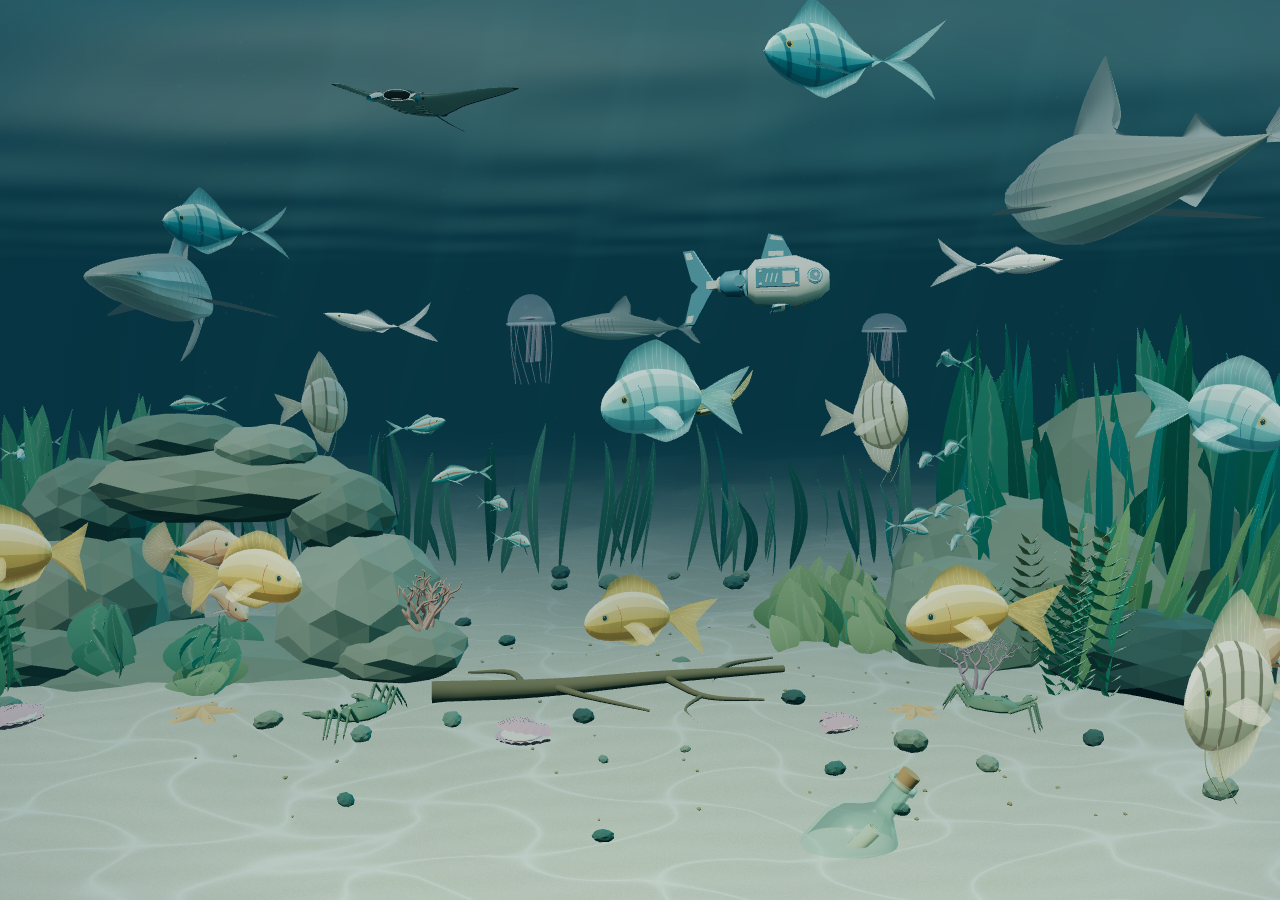
==== commit 5b05bb44: "feat: 支持未来水世界站点名称" ====
--- a/index.html
+++ b/index.html
@@ -2,7 +2,7 @@
 <html lang="zh-CN">
 <head>
 <meta charset="UTF-8"><meta name="viewport" content="width=device-width,initial-scale=1">
-<meta name="theme-color" content="#061b24"><title>未来水族馆</title>
+<meta name="theme-color" content="#061b24"><title>未来水世界</title>
 <link rel="stylesheet" href="style.css">
 </head>
 <body>
@@ -27,7 +27,7 @@
 <section class="catalog-shell">
 <header class="catalog-header"><div><span class="catalog-eyebrow">STILLWATER FIELD GUIDE</span><h1 id="catalog-title">水下居民图鉴</h1></div><button id="close-catalog" aria-label="关闭图鉴"><svg viewBox="0 0 24 24"><path d="m6 6 12 12M6 18 18 6"/></svg></button></header>
 <div class="catalog-content"><section class="catalog-detail" aria-live="polite"><div class="catalog-preview" id="catalog-preview" aria-label="可拖动旋转的生物模型"><span class="preview-hint">拖动，看看它的另一面</span></div><div class="catalog-copy"><p class="catalog-family" id="species-family"></p><h2 id="species-name"></h2><p class="species-subtitle" id="species-subtitle"></p><p id="species-description"></p><div class="species-features" id="species-features"></div><dl class="species-attributes" id="species-attributes" aria-label="生物属性，五级相对等级"></dl><p class="species-habitat" id="species-habitat"></p><p class="species-diet" id="species-diet"></p><p class="species-behavior" id="species-behavior"></p></div></section><nav class="species-list" id="species-list" aria-label="选择图鉴生物"></nav></div>
-<footer class="catalog-footer">未来水族馆水下居民 · 共十五种<span id="species-count"></span></footer>
+<footer class="catalog-footer">未来水世界水下居民 · 共十五种<span id="species-count"></span></footer>
 </section></dialog>
 <div id="loading" role="status" aria-label="正在加载水族馆"><span class="loader-orbit"></span></div>
 <script src="vendor/three.min.js"></script><script src="fish-species.js"></script><script src="fish-motion.js"></script><script src="crab-rig.js"></script><script src="turtle.js"></script><script src="manta.js"></script><script src="robot-fish.js"></script><script src="reef-life.js"></script><script src="aquarium.js"></script>
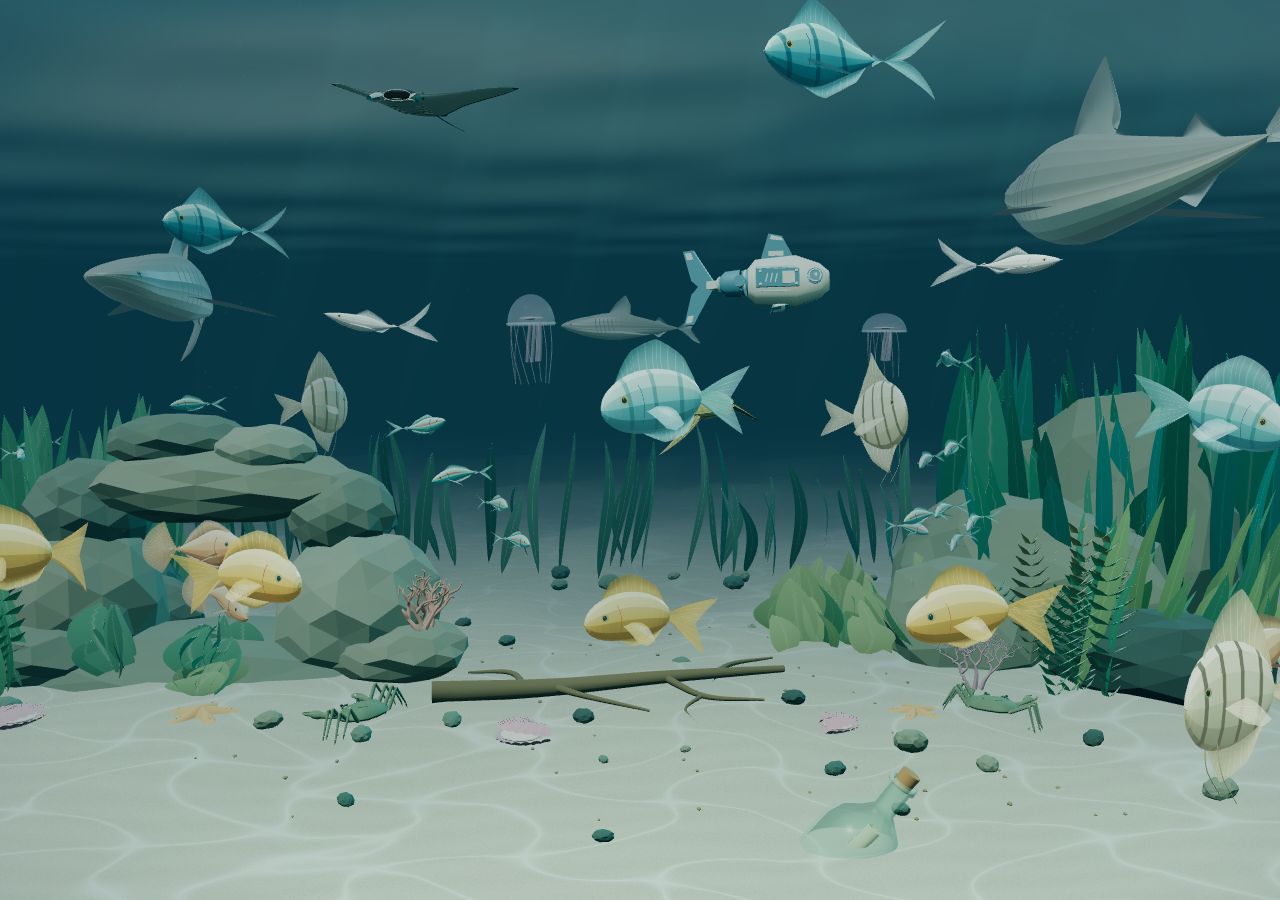
==== commit bed850d8: "fix: 修复海龟腹甲镂空并更名为未来水族馆" ====
--- a/index.html
+++ b/index.html
@@ -2,7 +2,7 @@
 <html lang="zh-CN">
 <head>
 <meta charset="UTF-8"><meta name="viewport" content="width=device-width,initial-scale=1">
-<meta name="theme-color" content="#061b24"><title>未来水世界</title>
+<meta name="theme-color" content="#061b24"><title>未来水族馆</title>
 <link rel="stylesheet" href="style.css">
 </head>
 <body>
@@ -27,7 +27,7 @@
 <section class="catalog-shell">
 <header class="catalog-header"><div><span class="catalog-eyebrow">STILLWATER FIELD GUIDE</span><h1 id="catalog-title">水下居民图鉴</h1></div><button id="close-catalog" aria-label="关闭图鉴"><svg viewBox="0 0 24 24"><path d="m6 6 12 12M6 18 18 6"/></svg></button></header>
 <div class="catalog-content"><section class="catalog-detail" aria-live="polite"><div class="catalog-preview" id="catalog-preview" aria-label="可拖动旋转的生物模型"><span class="preview-hint">拖动，看看它的另一面</span></div><div class="catalog-copy"><p class="catalog-family" id="species-family"></p><h2 id="species-name"></h2><p class="species-subtitle" id="species-subtitle"></p><p id="species-description"></p><div class="species-features" id="species-features"></div><dl class="species-attributes" id="species-attributes" aria-label="生物属性，五级相对等级"></dl><p class="species-habitat" id="species-habitat"></p><p class="species-diet" id="species-diet"></p><p class="species-behavior" id="species-behavior"></p></div></section><nav class="species-list" id="species-list" aria-label="选择图鉴生物"></nav></div>
-<footer class="catalog-footer">未来水世界水下居民 · 共十五种<span id="species-count"></span></footer>
+<footer class="catalog-footer">未来水族馆水下居民 · 共十五种<span id="species-count"></span></footer>
 </section></dialog>
 <div id="loading" role="status" aria-label="正在加载水族馆"><span class="loader-orbit"></span></div>
 <script src="vendor/three.min.js"></script><script src="fish-species.js"></script><script src="fish-motion.js"></script><script src="crab-rig.js"></script><script src="turtle.js"></script><script src="manta.js"></script><script src="robot-fish.js"></script><script src="reef-life.js"></script><script src="aquarium.js"></script>
